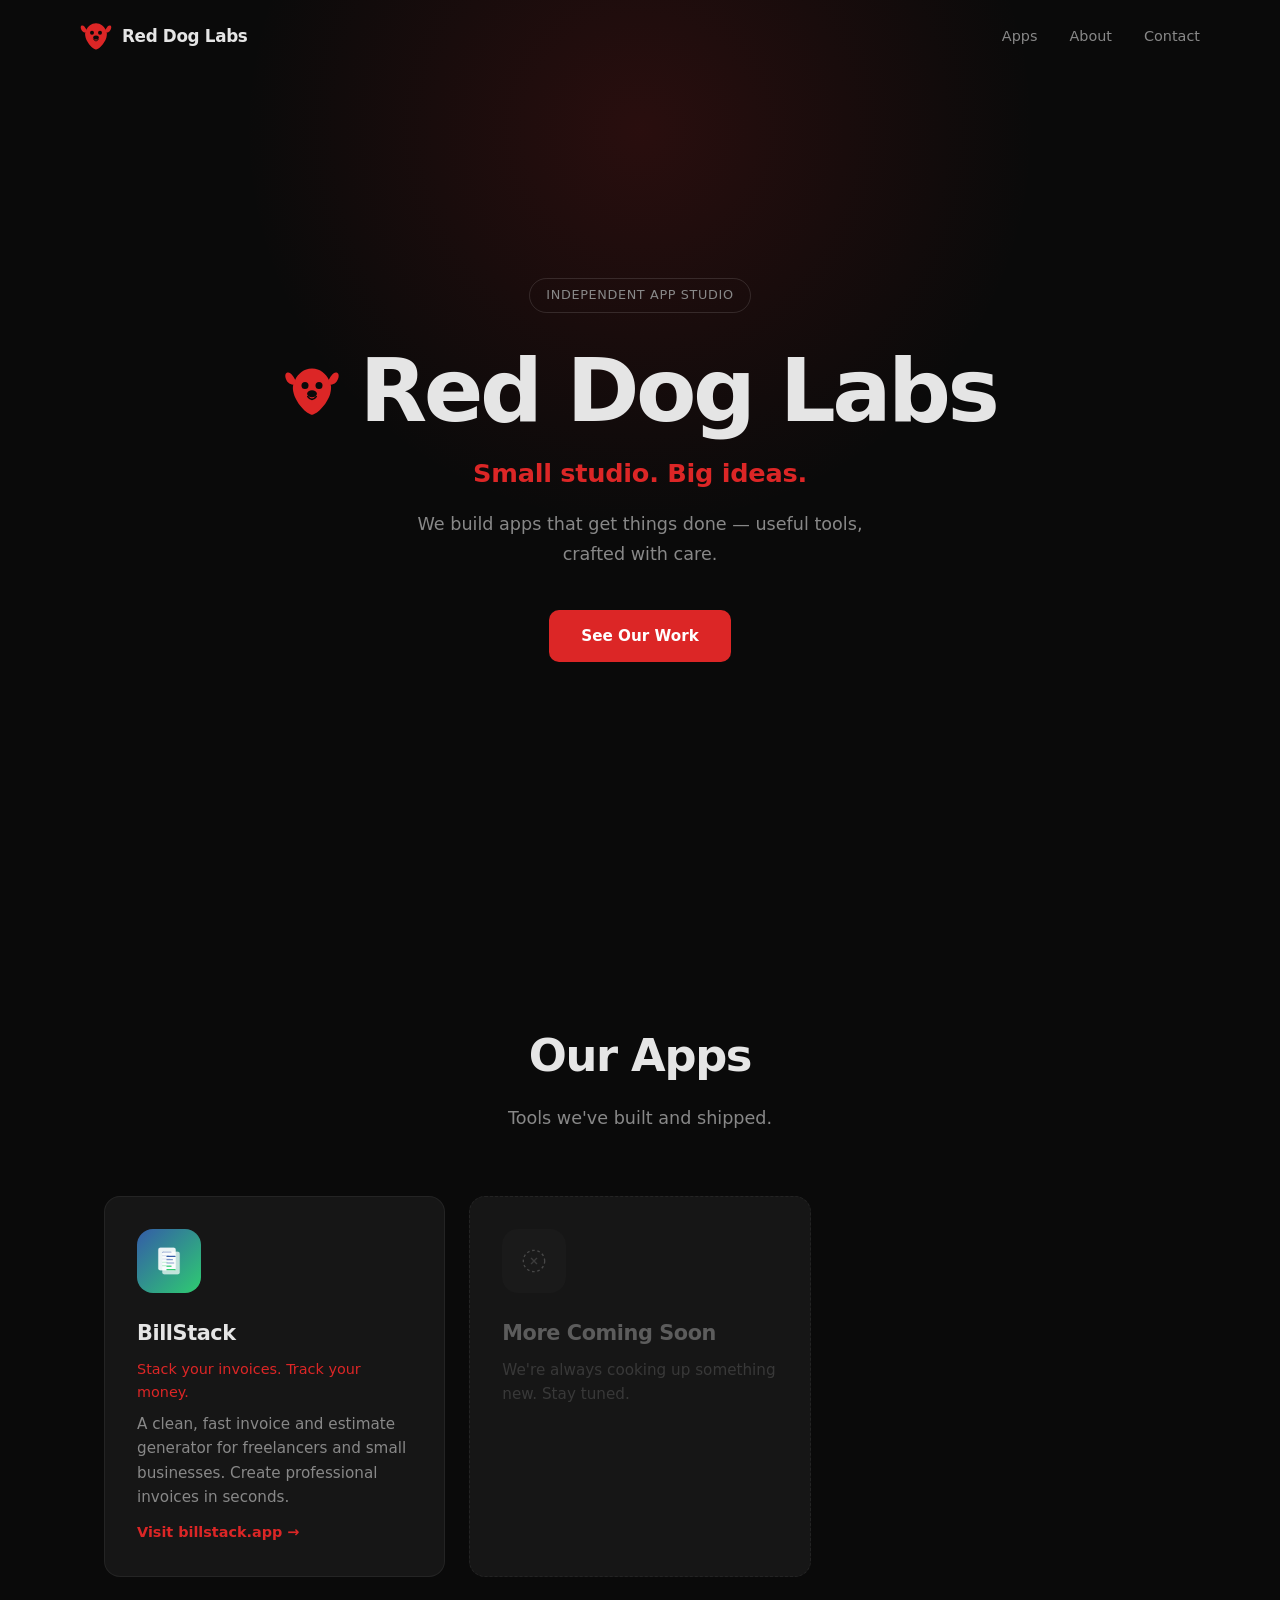
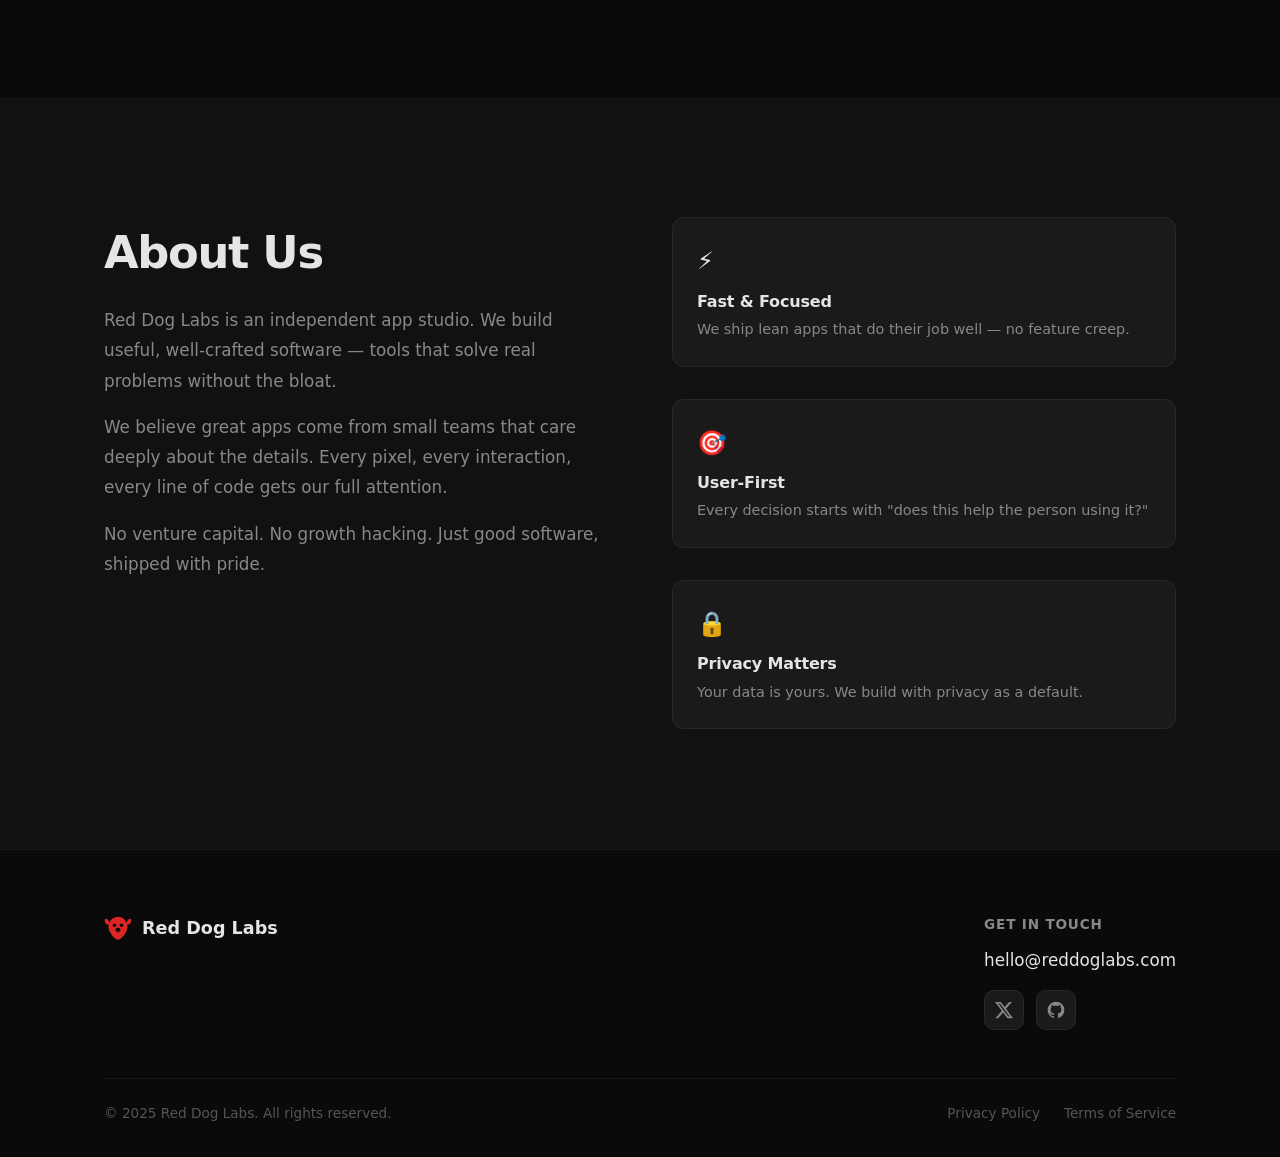
==== index.html @ 989917ea "First commit" ====
<!DOCTYPE html>
<html lang="en">
<head>
  <meta charset="UTF-8">
  <meta name="viewport" content="width=device-width, initial-scale=1.0">
  <title>Red Dog Labs — Small Studio. Big Ideas.</title>
  <meta name="description" content="Red Dog Labs is an indie app studio building useful, well-crafted tools. Home of BillStack and more.">
  <meta name="theme-color" content="#dc2626">
  <link rel="icon" href="favicon.svg" type="image/svg+xml">
  <link rel="stylesheet" href="style.css">
</head>
<body>
  <!-- Nav -->
  <nav class="nav" id="nav">
    <div class="nav-inner">
      <a href="/" class="nav-logo" aria-label="Red Dog Labs home">
        <svg class="nav-logo-icon" viewBox="0 0 40 40" fill="none" xmlns="http://www.w3.org/2000/svg" width="32" height="32">
          <path d="M20 4C14 4 10 8 8 12C6 16 6 18 7 22C8 26 12 32 16 35C18 36.5 20 37 20 37C20 37 22 36.5 24 35C28 32 32 26 33 22C34 18 34 16 32 12C30 8 26 4 20 4Z" fill="#dc2626"/>
          <circle cx="15" cy="16" r="2.5" fill="#0a0a0a"/>
          <circle cx="25" cy="16" r="2.5" fill="#0a0a0a"/>
          <ellipse cx="20" cy="22" rx="3.5" ry="2.5" fill="#0a0a0a"/>
          <path d="M8 12C6 8 4 6 2 7C0 8 1 12 3 14C4.5 15.5 7 16 8 15" fill="#dc2626"/>
          <path d="M32 12C34 8 36 6 38 7C40 8 39 12 37 14C35.5 15.5 33 16 32 15" fill="#dc2626"/>
          <path d="M17 24C18 25.5 19 26 20 26C21 26 22 25.5 23 24" stroke="#0a0a0a" stroke-width="1.2" stroke-linecap="round" fill="none"/>
        </svg>
        <span class="nav-logo-text">Red Dog Labs</span>
      </a>
      <button class="nav-toggle" id="nav-toggle" aria-label="Toggle menu" aria-expanded="false">
        <span></span><span></span><span></span>
      </button>
      <ul class="nav-links" id="nav-links">
        <li><a href="#apps">Apps</a></li>
        <li><a href="#about">About</a></li>
        <li><a href="#contact">Contact</a></li>
      </ul>
    </div>
  </nav>

  <!-- Hero -->
  <section class="hero" id="hero">
    <div class="hero-bg-glow"></div>
    <div class="container hero-content">
      <div class="hero-badge fade-in">Independent App Studio</div>
      <h1 class="hero-title fade-in">
        <svg class="hero-logo" viewBox="0 0 40 40" fill="none" xmlns="http://www.w3.org/2000/svg" width="64" height="64" aria-hidden="true">
          <path d="M20 4C14 4 10 8 8 12C6 16 6 18 7 22C8 26 12 32 16 35C18 36.5 20 37 20 37C20 37 22 36.5 24 35C28 32 32 26 33 22C34 18 34 16 32 12C30 8 26 4 20 4Z" fill="#dc2626"/>
          <circle cx="15" cy="16" r="2.5" fill="#0a0a0a"/>
          <circle cx="25" cy="16" r="2.5" fill="#0a0a0a"/>
          <ellipse cx="20" cy="22" rx="3.5" ry="2.5" fill="#0a0a0a"/>
          <path d="M8 12C6 8 4 6 2 7C0 8 1 12 3 14C4.5 15.5 7 16 8 15" fill="#dc2626"/>
          <path d="M32 12C34 8 36 6 38 7C40 8 39 12 37 14C35.5 15.5 33 16 32 15" fill="#dc2626"/>
          <path d="M17 24C18 25.5 19 26 20 26C21 26 22 25.5 23 24" stroke="#0a0a0a" stroke-width="1.2" stroke-linecap="round" fill="none"/>
        </svg>
        Red Dog Labs
      </h1>
      <p class="hero-tagline fade-in">Small studio. Big ideas.</p>
      <p class="hero-sub fade-in">We build apps that get things done — useful tools, crafted with care.</p>
      <a href="#apps" class="btn btn-primary fade-in">See Our Work</a>
    </div>
  </section>

  <!-- Apps -->
  <section class="section" id="apps">
    <div class="container">
      <div class="section-header fade-in">
        <h2 class="section-title">Our Apps</h2>
        <p class="section-subtitle">Tools we've built and shipped.</p>
      </div>
      <div class="apps-grid">
        <!-- BillStack -->
        <a href="https://billstack.app" target="_blank" rel="noopener" class="app-card fade-in">
          <div class="app-card-icon" style="background: linear-gradient(135deg, #345ca8, #2ecc71);">
            <svg viewBox="0 0 48 48" fill="none" xmlns="http://www.w3.org/2000/svg" width="32" height="32">
              <rect x="8" y="4" width="26" height="34" rx="3" fill="rgba(255,255,255,0.9)" stroke="rgba(255,255,255,0.3)" stroke-width="1"/>
              <rect x="14" y="10" width="14" height="2" rx="1" fill="#345ca8"/>
              <rect x="14" y="15" width="10" height="2" rx="1" fill="#345ca8" opacity="0.6"/>
              <rect x="14" y="20" width="12" height="2" rx="1" fill="#345ca8" opacity="0.4"/>
              <rect x="14" y="25" width="8" height="2" rx="1" fill="#2ecc71" opacity="0.8"/>
              <rect x="14" y="30" width="14" height="2" rx="1" fill="#2ecc71"/>
              <rect x="14" y="10" width="26" height="34" rx="3" fill="rgba(255,255,255,0.7)" stroke="rgba(255,255,255,0.2)" stroke-width="1"/>
              <rect x="20" y="16" width="14" height="2" rx="1" fill="#345ca8"/>
              <rect x="20" y="21" width="10" height="2" rx="1" fill="#345ca8" opacity="0.6"/>
              <rect x="20" y="26" width="12" height="2" rx="1" fill="#345ca8" opacity="0.4"/>
              <rect x="20" y="31" width="8" height="2" rx="1" fill="#2ecc71" opacity="0.8"/>
              <rect x="20" y="36" width="14" height="2" rx="1" fill="#2ecc71"/>
            </svg>
          </div>
          <div class="app-card-body">
            <h3 class="app-card-name">BillStack</h3>
            <p class="app-card-tagline">Stack your invoices. Track your money.</p>
            <p class="app-card-desc">A clean, fast invoice and estimate generator for freelancers and small businesses. Create professional invoices in seconds.</p>
            <span class="app-card-link">Visit billstack.app →</span>
          </div>
        </a>

        <!-- Coming Soon placeholder -->
        <div class="app-card app-card--soon fade-in">
          <div class="app-card-icon app-card-icon--soon">
            <svg viewBox="0 0 48 48" fill="none" xmlns="http://www.w3.org/2000/svg" width="32" height="32">
              <circle cx="24" cy="24" r="16" stroke="rgba(255,255,255,0.2)" stroke-width="2" stroke-dasharray="4 4"/>
              <path d="M20 20L28 28M28 20L20 28" stroke="rgba(255,255,255,0.15)" stroke-width="2" stroke-linecap="round"/>
            </svg>
          </div>
          <div class="app-card-body">
            <h3 class="app-card-name" style="color: rgba(255,255,255,0.3);">More Coming Soon</h3>
            <p class="app-card-desc" style="color: rgba(255,255,255,0.15);">We're always cooking up something new. Stay tuned.</p>
          </div>
        </div>
      </div>
    </div>
  </section>

  <!-- About -->
  <section class="section section--alt" id="about">
    <div class="container">
      <div class="about-layout fade-in">
        <div class="about-content">
          <h2 class="section-title">About Us</h2>
          <p>Red Dog Labs is an independent app studio. We build useful, well-crafted software — tools that solve real problems without the bloat.</p>
          <p>We believe great apps come from small teams that care deeply about the details. Every pixel, every interaction, every line of code gets our full attention.</p>
          <p>No venture capital. No growth hacking. Just good software, shipped with pride.</p>
        </div>
        <div class="about-values">
          <div class="value-item">
            <div class="value-icon">⚡</div>
            <h4>Fast & Focused</h4>
            <p>We ship lean apps that do their job well — no feature creep.</p>
          </div>
          <div class="value-item">
            <div class="value-icon">🎯</div>
            <h4>User-First</h4>
            <p>Every decision starts with "does this help the person using it?"</p>
          </div>
          <div class="value-item">
            <div class="value-icon">🔒</div>
            <h4>Privacy Matters</h4>
            <p>Your data is yours. We build with privacy as a default.</p>
          </div>
        </div>
      </div>
    </div>
  </section>

  <!-- Contact / Footer -->
  <footer class="footer" id="contact">
    <div class="container">
      <div class="footer-top fade-in">
        <div class="footer-brand">
          <svg class="footer-logo" viewBox="0 0 40 40" fill="none" xmlns="http://www.w3.org/2000/svg" width="28" height="28">
            <path d="M20 4C14 4 10 8 8 12C6 16 6 18 7 22C8 26 12 32 16 35C18 36.5 20 37 20 37C20 37 22 36.5 24 35C28 32 32 26 33 22C34 18 34 16 32 12C30 8 26 4 20 4Z" fill="#dc2626"/>
            <circle cx="15" cy="16" r="2.5" fill="#0a0a0a"/>
            <circle cx="25" cy="16" r="2.5" fill="#0a0a0a"/>
            <ellipse cx="20" cy="22" rx="3.5" ry="2.5" fill="#0a0a0a"/>
            <path d="M8 12C6 8 4 6 2 7C0 8 1 12 3 14C4.5 15.5 7 16 8 15" fill="#dc2626"/>
            <path d="M32 12C34 8 36 6 38 7C40 8 39 12 37 14C35.5 15.5 33 16 32 15" fill="#dc2626"/>
            <path d="M17 24C18 25.5 19 26 20 26C21 26 22 25.5 23 24" stroke="#0a0a0a" stroke-width="1.2" stroke-linecap="round" fill="none"/>
          </svg>
          <span>Red Dog Labs</span>
        </div>
        <div class="footer-contact">
          <h3>Get in Touch</h3>
          <a href="mailto:hello@reddoglabs.com" class="footer-email">hello@reddoglabs.com</a>
          <div class="footer-socials">
            <a href="#" aria-label="Twitter / X" class="social-link">
              <svg viewBox="0 0 24 24" fill="currentColor" width="20" height="20"><path d="M18.244 2.25h3.308l-7.227 8.26 8.502 11.24H16.17l-5.214-6.817L4.99 21.75H1.68l7.73-8.835L1.254 2.25H8.08l4.713 6.231zm-1.161 17.52h1.833L7.084 4.126H5.117z"/></svg>
            </a>
            <a href="#" aria-label="GitHub" class="social-link">
              <svg viewBox="0 0 24 24" fill="currentColor" width="20" height="20"><path d="M12 2C6.477 2 2 6.477 2 12c0 4.42 2.87 8.17 6.84 9.5.5.08.66-.23.66-.5v-1.69c-2.77.6-3.36-1.34-3.36-1.34-.46-1.16-1.11-1.47-1.11-1.47-.91-.62.07-.6.07-.6 1 .07 1.53 1.03 1.53 1.03.87 1.52 2.34 1.07 2.91.83.09-.65.35-1.09.63-1.34-2.22-.25-4.55-1.11-4.55-4.92 0-1.11.38-2 1.03-2.71-.1-.25-.45-1.29.1-2.64 0 0 .84-.27 2.75 1.02.79-.22 1.65-.33 2.5-.33.85 0 1.71.11 2.5.33 1.91-1.29 2.75-1.02 2.75-1.02.55 1.35.2 2.39.1 2.64.65.71 1.03 1.6 1.03 2.71 0 3.82-2.34 4.66-4.57 4.91.36.31.69.92.69 1.85V21c0 .27.16.59.67.5C19.14 20.16 22 16.42 22 12A10 10 0 0012 2z"/></svg>
            </a>
          </div>
        </div>
      </div>
      <div class="footer-bottom">
        <p>&copy; 2025 Red Dog Labs. All rights reserved.</p>
        <div class="footer-legal">
          <a href="privacy.html">Privacy Policy</a>
          <a href="terms.html">Terms of Service</a>
        </div>
      </div>
    </div>
  </footer>

  <script src="main.js"></script>
</body>
</html>
---- style.css ----
/* ===== Reset & Base ===== */
*, *::before, *::after {
  margin: 0;
  padding: 0;
  box-sizing: border-box;
}

:root {
  --red: #dc2626;
  --red-light: #ef4444;
  --red-dark: #b91c1c;
  --red-glow: rgba(220, 38, 38, 0.15);
  --bg-darkest: #0a0a0a;
  --bg-dark: #111111;
  --bg-mid: #1a1a1a;
  --bg-card: #161616;
  --bg-card-hover: #1e1e1e;
  --border: rgba(255, 255, 255, 0.06);
  --border-hover: rgba(255, 255, 255, 0.12);
  --text: #e5e5e5;
  --text-muted: #888888;
  --text-dim: #555555;
  --font: 'Inter', -apple-system, BlinkMacSystemFont, 'Segoe UI', system-ui, sans-serif;
  --font-mono: 'SF Mono', 'Fira Code', 'Consolas', monospace;
  --ease: cubic-bezier(0.16, 1, 0.3, 1);
}

html {
  scroll-behavior: smooth;
  -webkit-font-smoothing: antialiased;
  -moz-osx-font-smoothing: grayscale;
}

body {
  font-family: var(--font);
  background: var(--bg-darkest);
  color: var(--text);
  line-height: 1.6;
  overflow-x: hidden;
}

a {
  color: inherit;
  text-decoration: none;
}

img, svg {
  display: block;
}

.container {
  max-width: 1120px;
  margin: 0 auto;
  padding: 0 24px;
}

/* ===== Navigation ===== */
.nav {
  position: fixed;
  top: 0;
  left: 0;
  right: 0;
  z-index: 100;
  padding: 0 24px;
  transition: background 0.3s ease, backdrop-filter 0.3s ease, box-shadow 0.3s ease;
}

.nav.scrolled {
  background: rgba(10, 10, 10, 0.85);
  backdrop-filter: blur(20px);
  -webkit-backdrop-filter: blur(20px);
  box-shadow: 0 1px 0 var(--border);
}

.nav-inner {
  max-width: 1120px;
  margin: 0 auto;
  display: flex;
  align-items: center;
  justify-content: space-between;
  height: 72px;
}

.nav-logo {
  display: flex;
  align-items: center;
  gap: 10px;
  font-weight: 700;
  font-size: 1.05rem;
  letter-spacing: -0.02em;
}

.nav-logo-icon {
  width: 32px;
  height: 32px;
}

.nav-links {
  display: flex;
  list-style: none;
  gap: 32px;
}

.nav-links a {
  font-size: 0.9rem;
  color: var(--text-muted);
  transition: color 0.2s ease;
  font-weight: 500;
}

.nav-links a:hover {
  color: var(--text);
}

.nav-toggle {
  display: none;
  flex-direction: column;
  gap: 5px;
  background: none;
  border: none;
  cursor: pointer;
  padding: 4px;
}

.nav-toggle span {
  width: 22px;
  height: 2px;
  background: var(--text);
  border-radius: 2px;
  transition: all 0.3s ease;
}

/* ===== Hero ===== */
.hero {
  min-height: 100vh;
  display: flex;
  align-items: center;
  justify-content: center;
  text-align: center;
  position: relative;
  overflow: hidden;
  padding: 120px 24px 80px;
}

.hero-bg-glow {
  position: absolute;
  top: -30%;
  left: 50%;
  transform: translateX(-50%);
  width: 800px;
  height: 800px;
  background: radial-gradient(circle, var(--red-glow) 0%, transparent 70%);
  pointer-events: none;
}

.hero-content {
  position: relative;
  z-index: 1;
}

.hero-badge {
  display: inline-block;
  padding: 6px 16px;
  border: 1px solid var(--border-hover);
  border-radius: 100px;
  font-size: 0.8rem;
  color: var(--text-muted);
  letter-spacing: 0.05em;
  text-transform: uppercase;
  font-weight: 500;
  margin-bottom: 32px;
}

.hero-logo {
  display: inline-block;
  vertical-align: middle;
  margin-right: 8px;
  width: 56px;
  height: 56px;
}

.hero-title {
  font-size: clamp(3rem, 8vw, 5.5rem);
  font-weight: 800;
  letter-spacing: -0.04em;
  line-height: 1.05;
  margin-bottom: 16px;
  display: flex;
  align-items: center;
  justify-content: center;
  gap: 12px;
  flex-wrap: wrap;
}

.hero-tagline {
  font-size: clamp(1.2rem, 3vw, 1.6rem);
  color: var(--red);
  font-weight: 600;
  margin-bottom: 16px;
  letter-spacing: -0.01em;
}

.hero-sub {
  font-size: 1.1rem;
  color: var(--text-muted);
  max-width: 480px;
  margin: 0 auto 40px;
  line-height: 1.7;
}

/* ===== Buttons ===== */
.btn {
  display: inline-block;
  padding: 14px 32px;
  border-radius: 10px;
  font-weight: 600;
  font-size: 0.95rem;
  transition: all 0.2s var(--ease);
  cursor: pointer;
  border: none;
}

.btn-primary {
  background: var(--red);
  color: #fff;
  box-shadow: 0 0 0 0 var(--red-glow);
}

.btn-primary:hover {
  background: var(--red-light);
  box-shadow: 0 8px 32px var(--red-glow);
  transform: translateY(-1px);
}

/* ===== Sections ===== */
.section {
  padding: 120px 0;
}

.section--alt {
  background: var(--bg-dark);
}

.section-header {
  text-align: center;
  margin-bottom: 64px;
}

.section-title {
  font-size: clamp(2rem, 4vw, 2.8rem);
  font-weight: 800;
  letter-spacing: -0.03em;
  margin-bottom: 12px;
}

.section-subtitle {
  color: var(--text-muted);
  font-size: 1.1rem;
}

/* ===== Apps Grid ===== */
.apps-grid {
  display: grid;
  grid-template-columns: repeat(auto-fill, minmax(340px, 1fr));
  gap: 24px;
}

.app-card {
  background: var(--bg-card);
  border: 1px solid var(--border);
  border-radius: 16px;
  padding: 32px;
  transition: all 0.3s var(--ease);
  display: flex;
  flex-direction: column;
  gap: 24px;
}

a.app-card:hover {
  border-color: var(--border-hover);
  background: var(--bg-card-hover);
  transform: translateY(-4px);
  box-shadow: 0 24px 48px rgba(0, 0, 0, 0.3);
}

.app-card--soon {
  border-style: dashed;
  cursor: default;
}

.app-card-icon {
  width: 64px;
  height: 64px;
  border-radius: 16px;
  display: flex;
  align-items: center;
  justify-content: center;
  flex-shrink: 0;
}

.app-card-icon--soon {
  background: var(--bg-mid);
}

.app-card-body {
  display: flex;
  flex-direction: column;
  gap: 8px;
}

.app-card-name {
  font-size: 1.3rem;
  font-weight: 700;
  letter-spacing: -0.02em;
}

.app-card-tagline {
  color: var(--red);
  font-size: 0.9rem;
  font-weight: 500;
}

.app-card-desc {
  color: var(--text-muted);
  font-size: 0.95rem;
  line-height: 1.6;
}

.app-card-link {
  color: var(--red);
  font-size: 0.9rem;
  font-weight: 600;
  margin-top: 4px;
  transition: color 0.2s ease;
}

a.app-card:hover .app-card-link {
  color: var(--red-light);
}

/* ===== About ===== */
.about-layout {
  display: grid;
  grid-template-columns: 1fr 1fr;
  gap: 64px;
  align-items: start;
}

.about-content p {
  color: var(--text-muted);
  font-size: 1.05rem;
  line-height: 1.8;
  margin-top: 16px;
}

.about-content .section-title {
  text-align: left;
}

.about-values {
  display: flex;
  flex-direction: column;
  gap: 32px;
}

.value-item {
  padding: 24px;
  background: var(--bg-mid);
  border-radius: 12px;
  border: 1px solid var(--border);
}

.value-icon {
  font-size: 1.5rem;
  margin-bottom: 8px;
}

.value-item h4 {
  font-size: 1rem;
  font-weight: 700;
  margin-bottom: 4px;
  letter-spacing: -0.01em;
}

.value-item p {
  color: var(--text-muted);
  font-size: 0.9rem;
  line-height: 1.6;
}

/* ===== Footer ===== */
.footer {
  background: var(--bg-darkest);
  border-top: 1px solid var(--border);
  padding: 64px 0 32px;
}

.footer-top {
  display: flex;
  justify-content: space-between;
  align-items: start;
  gap: 48px;
  margin-bottom: 48px;
}

.footer-brand {
  display: flex;
  align-items: center;
  gap: 10px;
  font-weight: 700;
  font-size: 1.1rem;
}

.footer-logo {
  width: 28px;
  height: 28px;
}

.footer-contact h3 {
  font-size: 0.85rem;
  color: var(--text-muted);
  text-transform: uppercase;
  letter-spacing: 0.06em;
  font-weight: 600;
  margin-bottom: 12px;
}

.footer-email {
  color: var(--text);
  font-size: 1.05rem;
  font-weight: 500;
  transition: color 0.2s ease;
  display: block;
  margin-bottom: 16px;
}

.footer-email:hover {
  color: var(--red);
}

.footer-socials {
  display: flex;
  gap: 12px;
}

.social-link {
  width: 40px;
  height: 40px;
  display: flex;
  align-items: center;
  justify-content: center;
  border-radius: 10px;
  background: var(--bg-mid);
  border: 1px solid var(--border);
  color: var(--text-muted);
  transition: all 0.2s ease;
}

.social-link:hover {
  border-color: var(--border-hover);
  color: var(--text);
  background: var(--bg-card-hover);
}

.footer-bottom {
  display: flex;
  justify-content: space-between;
  align-items: center;
  padding-top: 24px;
  border-top: 1px solid var(--border);
  font-size: 0.85rem;
  color: var(--text-dim);
}

.footer-legal {
  display: flex;
  gap: 24px;
}

.footer-legal a {
  color: var(--text-dim);
  transition: color 0.2s ease;
}

.footer-legal a:hover {
  color: var(--text-muted);
}

/* ===== Fade-in Animation ===== */
.fade-in {
  opacity: 0;
  transform: translateY(24px);
  transition: opacity 0.6s var(--ease), transform 0.6s var(--ease);
}

.fade-in.visible {
  opacity: 1;
  transform: translateY(0);
}

/* ===== Mobile ===== */
@media (max-width: 768px) {
  .nav-toggle {
    display: flex;
  }

  .nav-links {
    position: fixed;
    top: 0;
    left: 0;
    right: 0;
    bottom: 0;
    background: rgba(10, 10, 10, 0.97);
    backdrop-filter: blur(20px);
    -webkit-backdrop-filter: blur(20px);
    flex-direction: column;
    align-items: center;
    justify-content: center;
    gap: 40px;
    opacity: 0;
    visibility: hidden;
    transition: all 0.3s ease;
  }

  .nav-links.open {
    opacity: 1;
    visibility: visible;
  }

  .nav-links a {
    font-size: 1.4rem;
    font-weight: 600;
    color: var(--text);
  }

  .nav-toggle.open span:nth-child(1) {
    transform: rotate(45deg) translate(5px, 5px);
  }

  .nav-toggle.open span:nth-child(2) {
    opacity: 0;
  }

  .nav-toggle.open span:nth-child(3) {
    transform: rotate(-45deg) translate(5px, -5px);
  }

  .hero {
    padding: 100px 24px 60px;
    min-height: 90vh;
  }

  .hero-logo {
    width: 44px;
    height: 44px;
  }

  .apps-grid {
    grid-template-columns: 1fr;
  }

  .about-layout {
    grid-template-columns: 1fr;
    gap: 40px;
  }

  .about-content .section-title {
    text-align: center;
  }

  .about-content p {
    text-align: center;
  }

  .footer-top {
    flex-direction: column;
    gap: 32px;
  }

  .footer-bottom {
    flex-direction: column;
    gap: 16px;
    text-align: center;
  }

  .section {
    padding: 80px 0;
  }
}

@media (max-width: 420px) {
  .hero-title {
    font-size: 2.5rem;
  }

  .app-card {
    padding: 24px;
  }
}
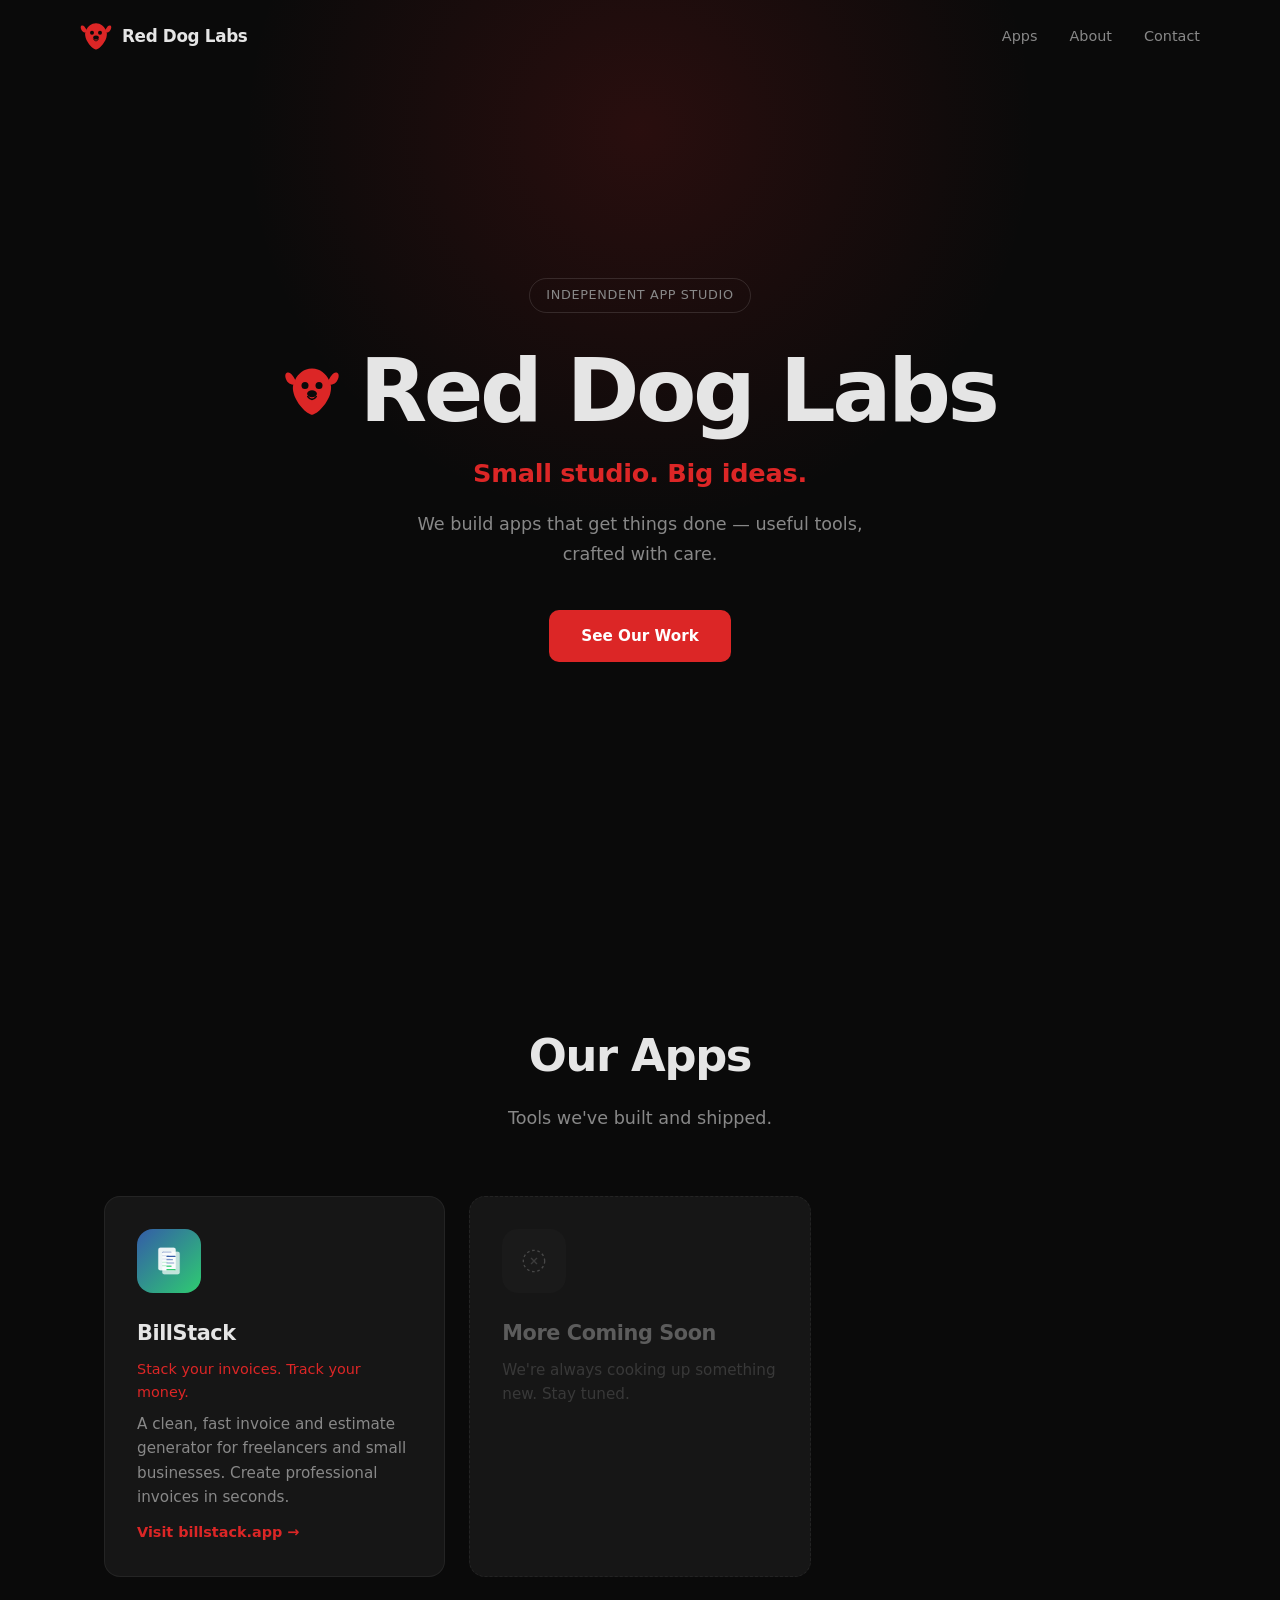
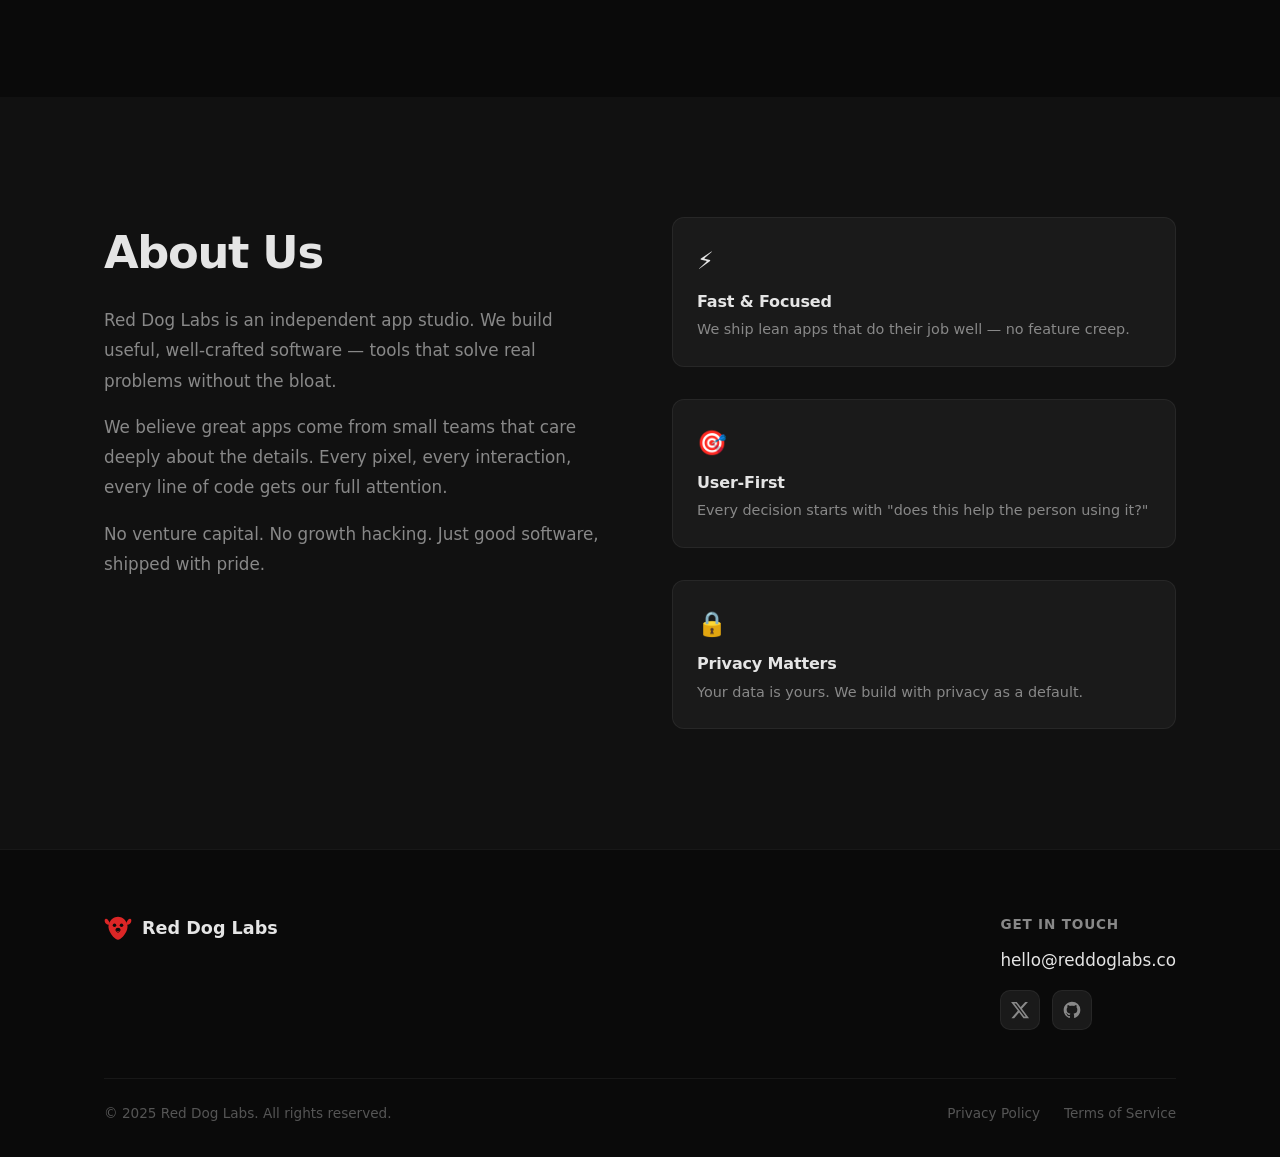
==== commit 98978426: "Update domain to reddoglabs.co" ====
--- a/index.html
+++ b/index.html
@@ -159,7 +159,7 @@
         </div>
         <div class="footer-contact">
           <h3>Get in Touch</h3>
-          <a href="mailto:hello@reddoglabs.com" class="footer-email">hello@reddoglabs.com</a>
+          <a href="mailto:hello@reddoglabs.co" class="footer-email">hello@reddoglabs.co</a>
           <div class="footer-socials">
             <a href="#" aria-label="Twitter / X" class="social-link">
               <svg viewBox="0 0 24 24" fill="currentColor" width="20" height="20"><path d="M18.244 2.25h3.308l-7.227 8.26 8.502 11.24H16.17l-5.214-6.817L4.99 21.75H1.68l7.73-8.835L1.254 2.25H8.08l4.713 6.231zm-1.161 17.52h1.833L7.084 4.126H5.117z"/></svg>
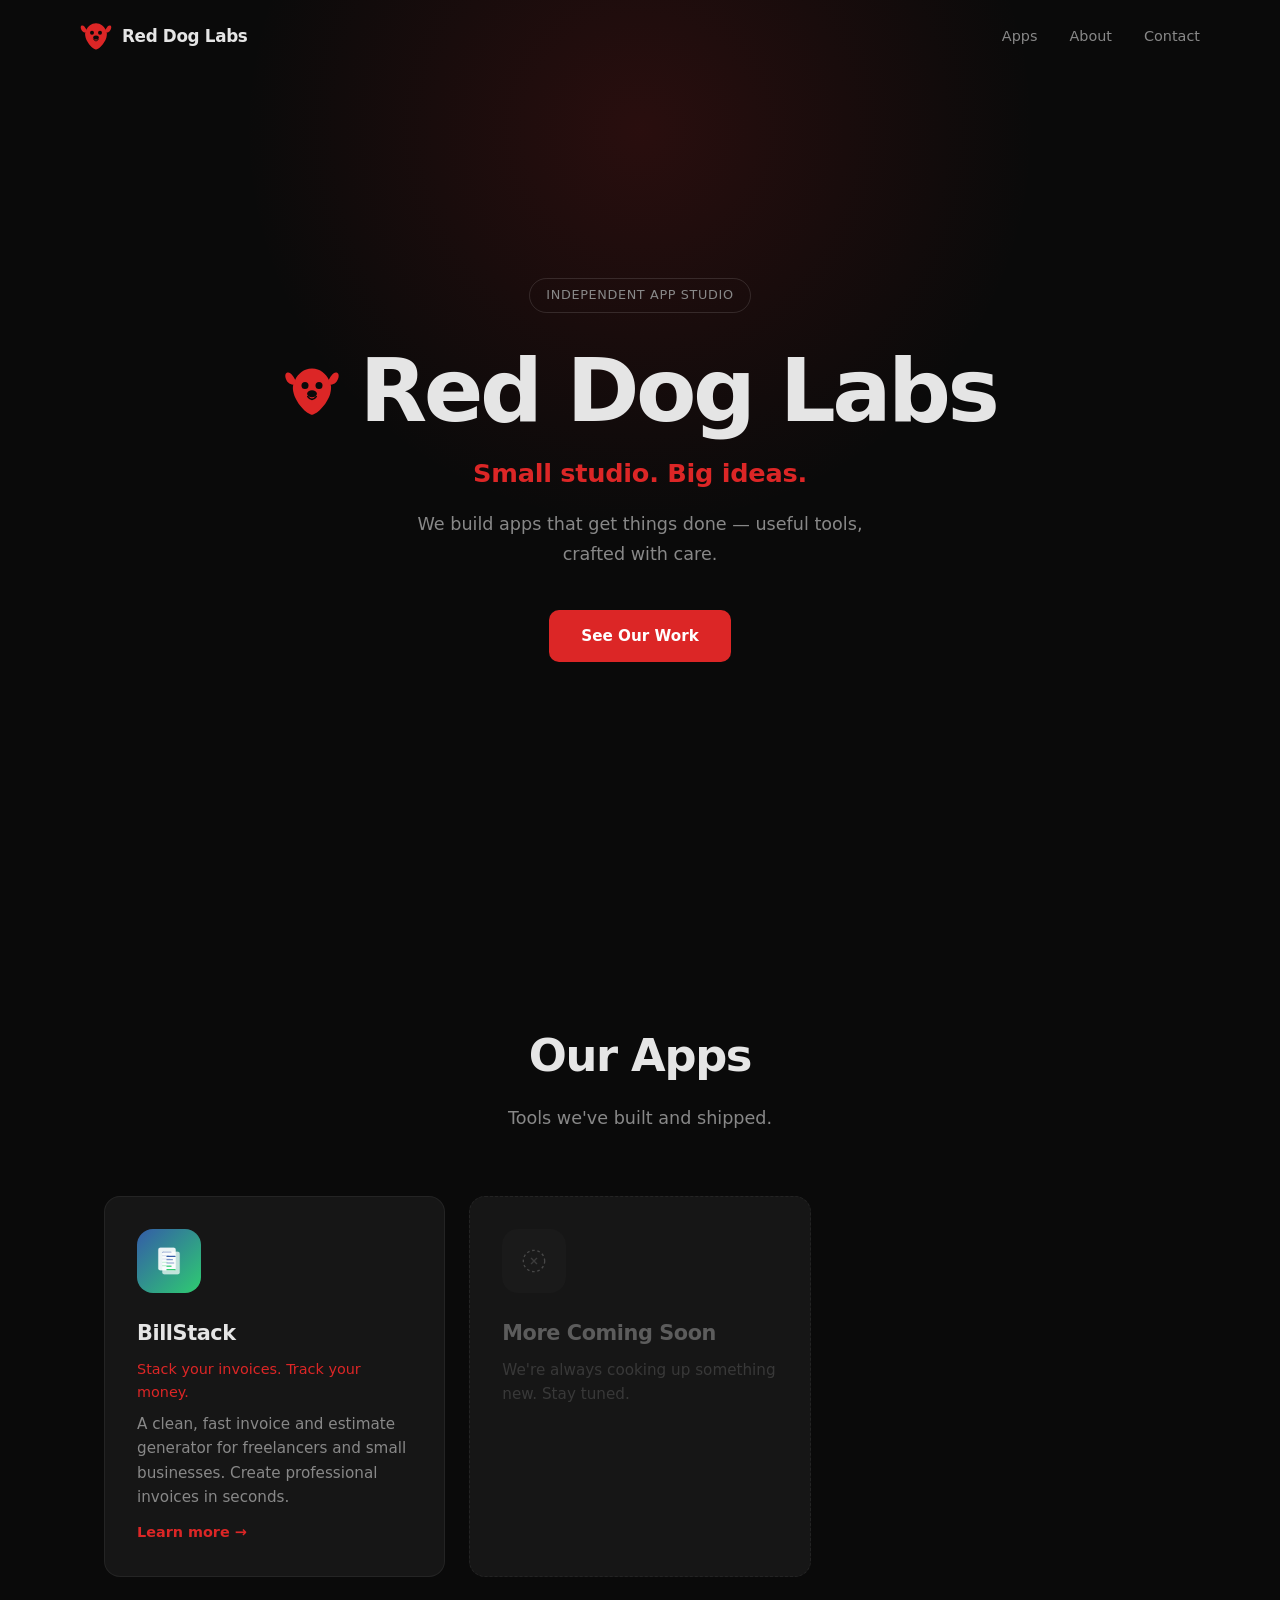
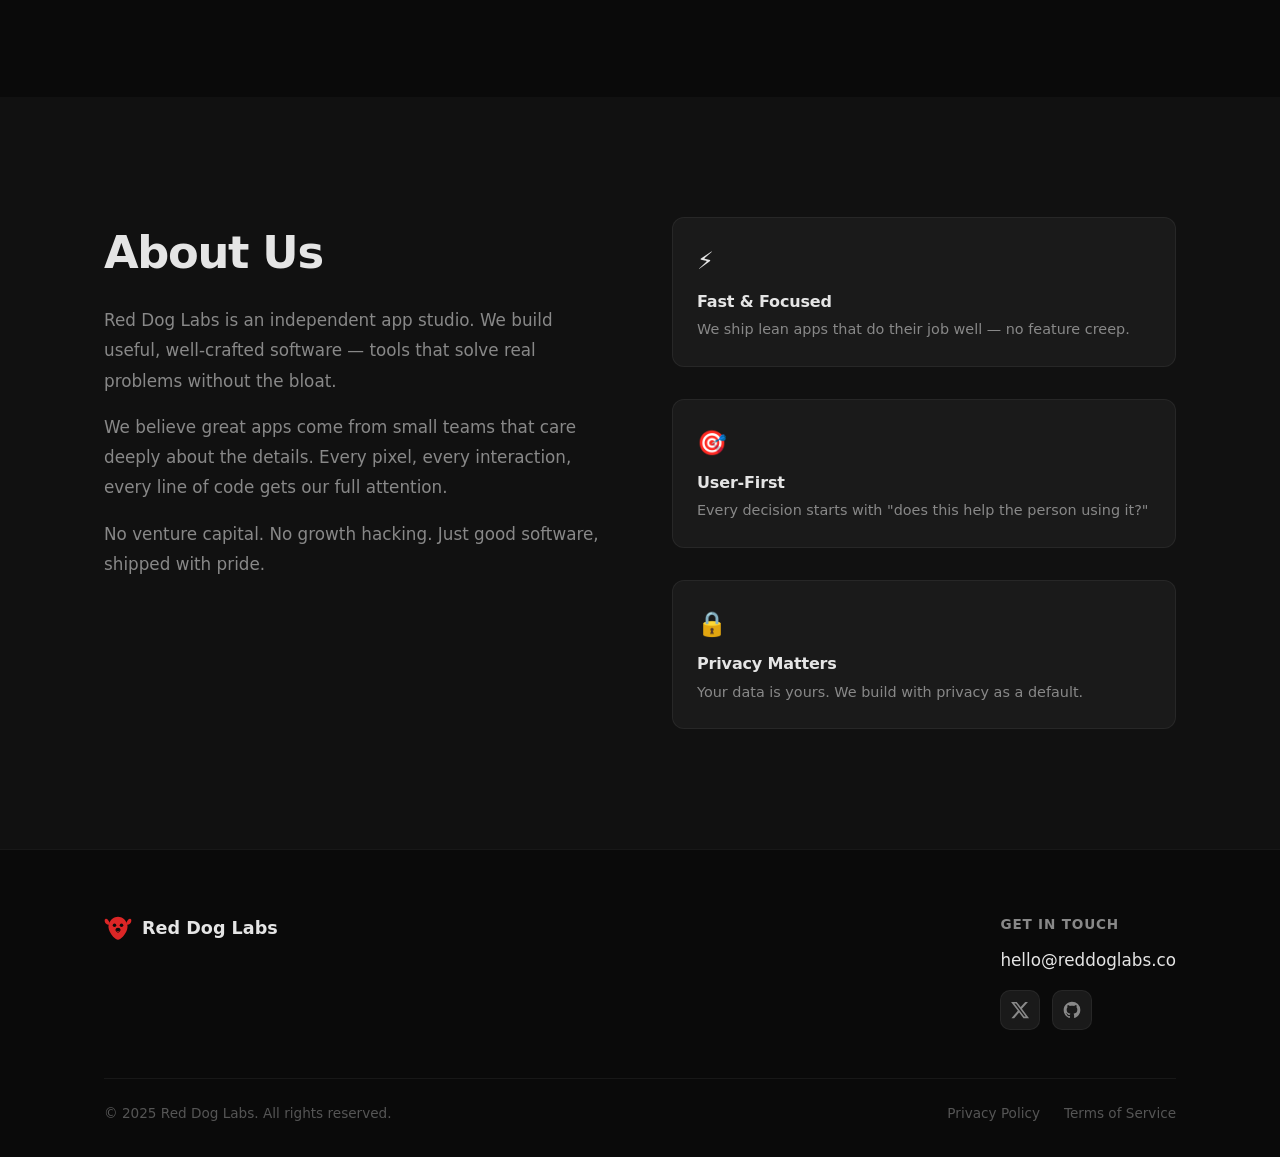
==== commit 369d3d7c: "Move BillStack site into /billstack/ route" ====
--- a/index.html
+++ b/index.html
@@ -68,7 +68,7 @@
       </div>
       <div class="apps-grid">
         <!-- BillStack -->
-        <a href="https://billstack.app" target="_blank" rel="noopener" class="app-card fade-in">
+        <a href="/billstack/" class="app-card fade-in">
           <div class="app-card-icon" style="background: linear-gradient(135deg, #345ca8, #2ecc71);">
             <svg viewBox="0 0 48 48" fill="none" xmlns="http://www.w3.org/2000/svg" width="32" height="32">
               <rect x="8" y="4" width="26" height="34" rx="3" fill="rgba(255,255,255,0.9)" stroke="rgba(255,255,255,0.3)" stroke-width="1"/>
@@ -89,7 +89,7 @@
             <h3 class="app-card-name">BillStack</h3>
             <p class="app-card-tagline">Stack your invoices. Track your money.</p>
             <p class="app-card-desc">A clean, fast invoice and estimate generator for freelancers and small businesses. Create professional invoices in seconds.</p>
-            <span class="app-card-link">Visit billstack.app →</span>
+            <span class="app-card-link">Learn more →</span>
           </div>
         </a>
 
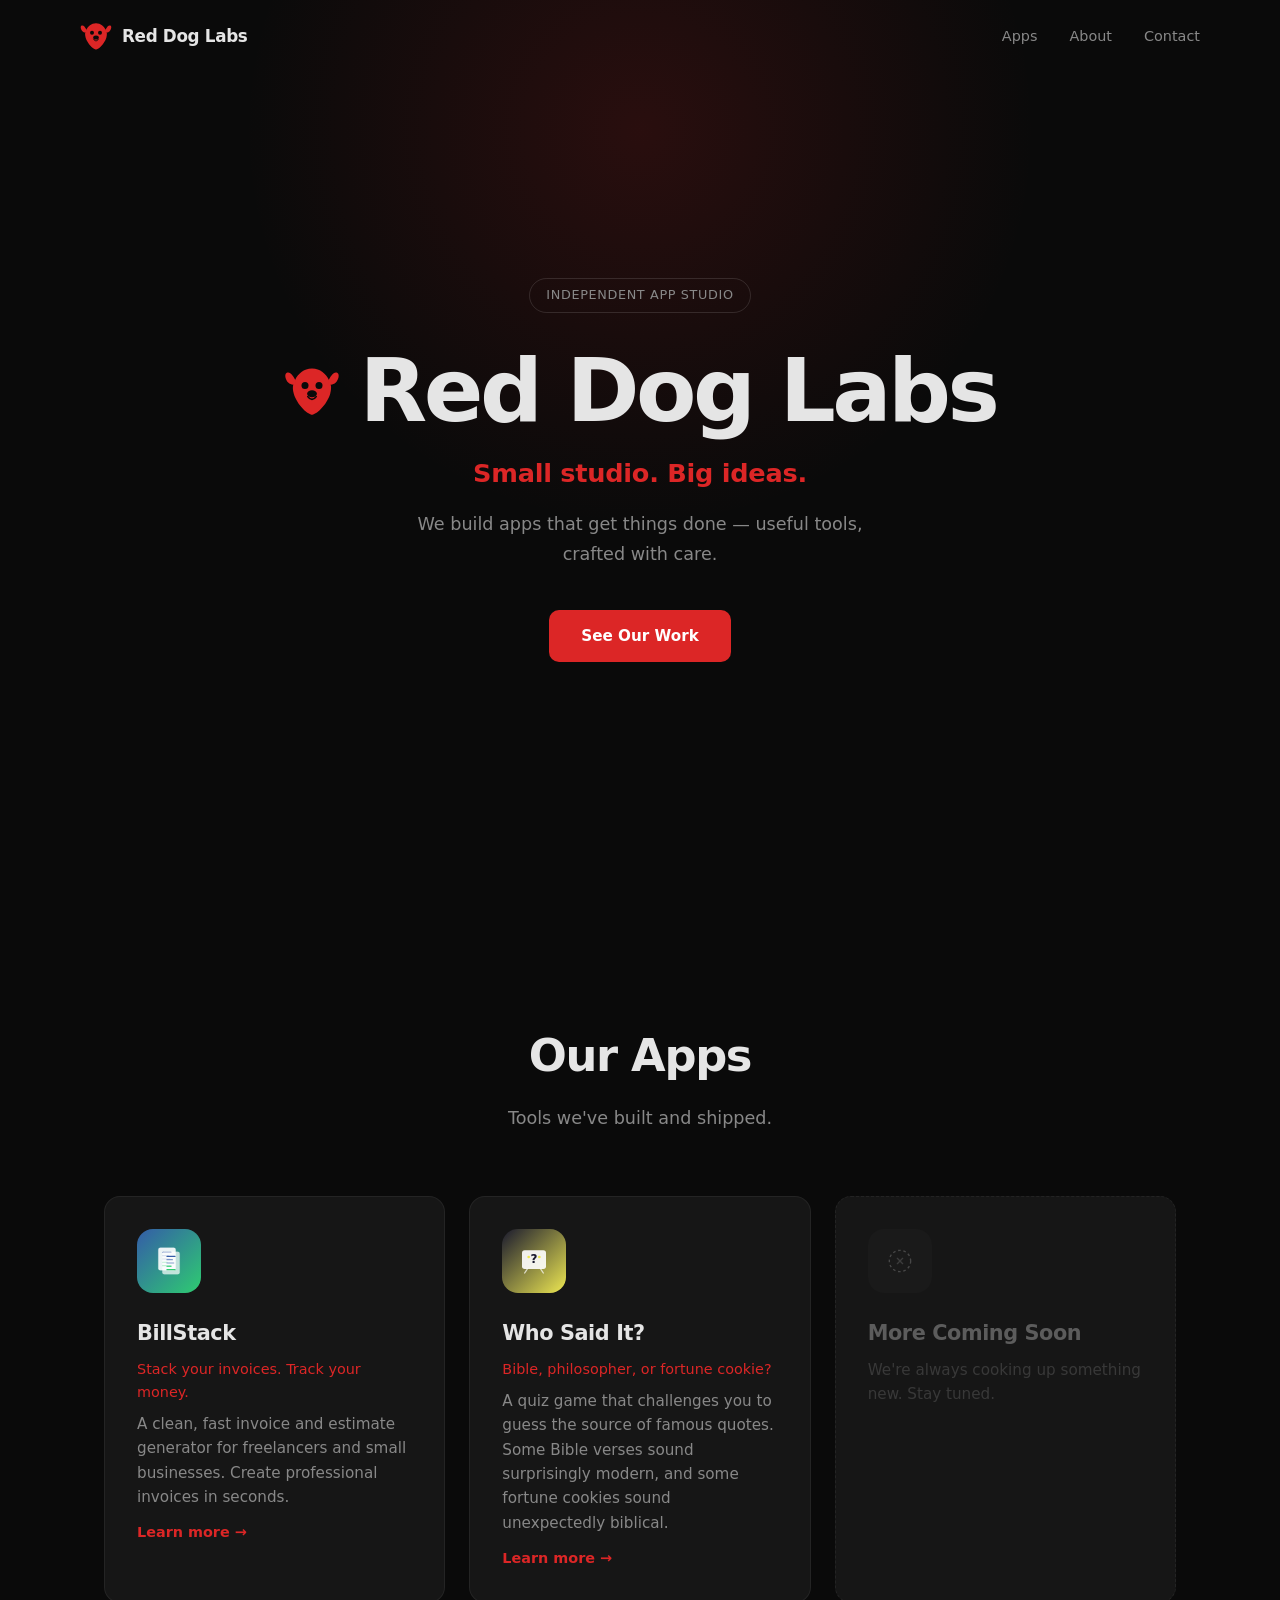
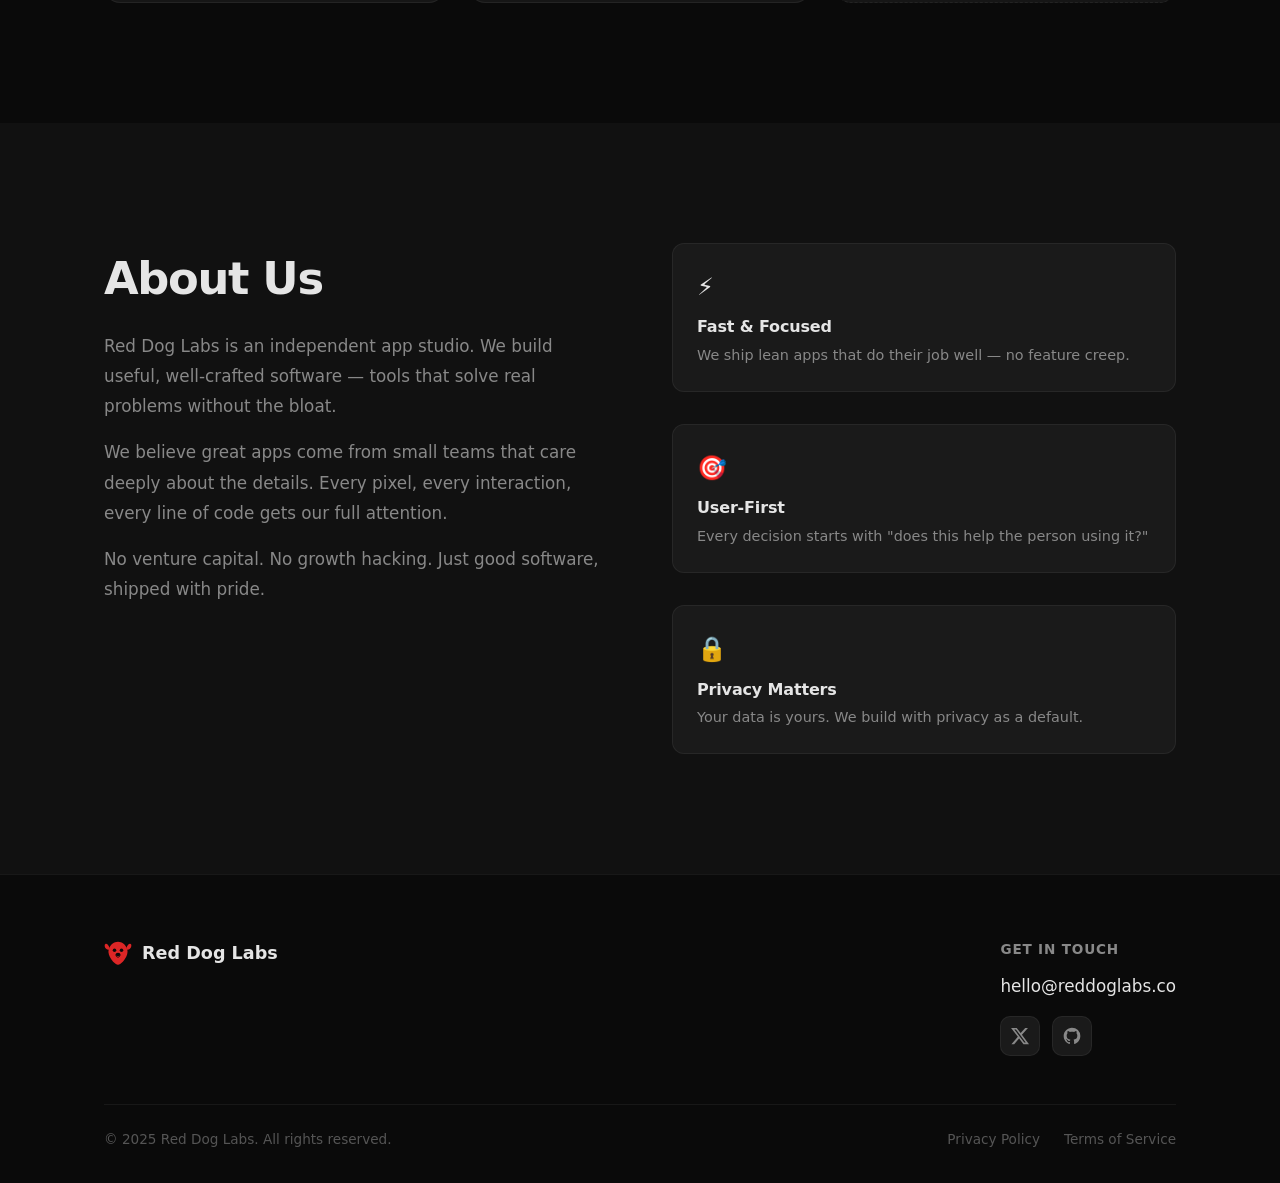
==== commit 08d18473: "Add Who Said It? app card and landing page - Added Who Said It? card to homepage apps grid - Created" ====
--- a/index.html
+++ b/index.html
@@ -93,6 +93,26 @@
           </div>
         </a>
 
+        <!-- Who Said It? -->
+        <a href="/who-said-it/" class="app-card fade-in">
+          <div class="app-card-icon" style="background: linear-gradient(135deg, #1a1a2e, #eee852);">
+            <svg viewBox="0 0 48 48" fill="none" xmlns="http://www.w3.org/2000/svg" width="32" height="32">
+              <rect x="6" y="8" width="36" height="28" rx="4" fill="rgba(255,255,255,0.9)"/>
+              <text x="24" y="27" text-anchor="middle" font-size="18" font-weight="bold" fill="#1a1a2e">?</text>
+              <path d="M14 36L10 42" stroke="rgba(255,255,255,0.7)" stroke-width="2" stroke-linecap="round"/>
+              <path d="M34 36L38 42" stroke="rgba(255,255,255,0.7)" stroke-width="2" stroke-linecap="round"/>
+              <circle cx="16" cy="18" r="2" fill="#eee852"/>
+              <circle cx="32" cy="18" r="2" fill="#eee852"/>
+            </svg>
+          </div>
+          <div class="app-card-body">
+            <h3 class="app-card-name">Who Said It?</h3>
+            <p class="app-card-tagline">Bible, philosopher, or fortune cookie?</p>
+            <p class="app-card-desc">A quiz game that challenges you to guess the source of famous quotes. Some Bible verses sound surprisingly modern, and some fortune cookies sound unexpectedly biblical.</p>
+            <span class="app-card-link">Learn more →</span>
+          </div>
+        </a>
+
         <!-- Coming Soon placeholder -->
         <div class="app-card app-card--soon fade-in">
           <div class="app-card-icon app-card-icon--soon">
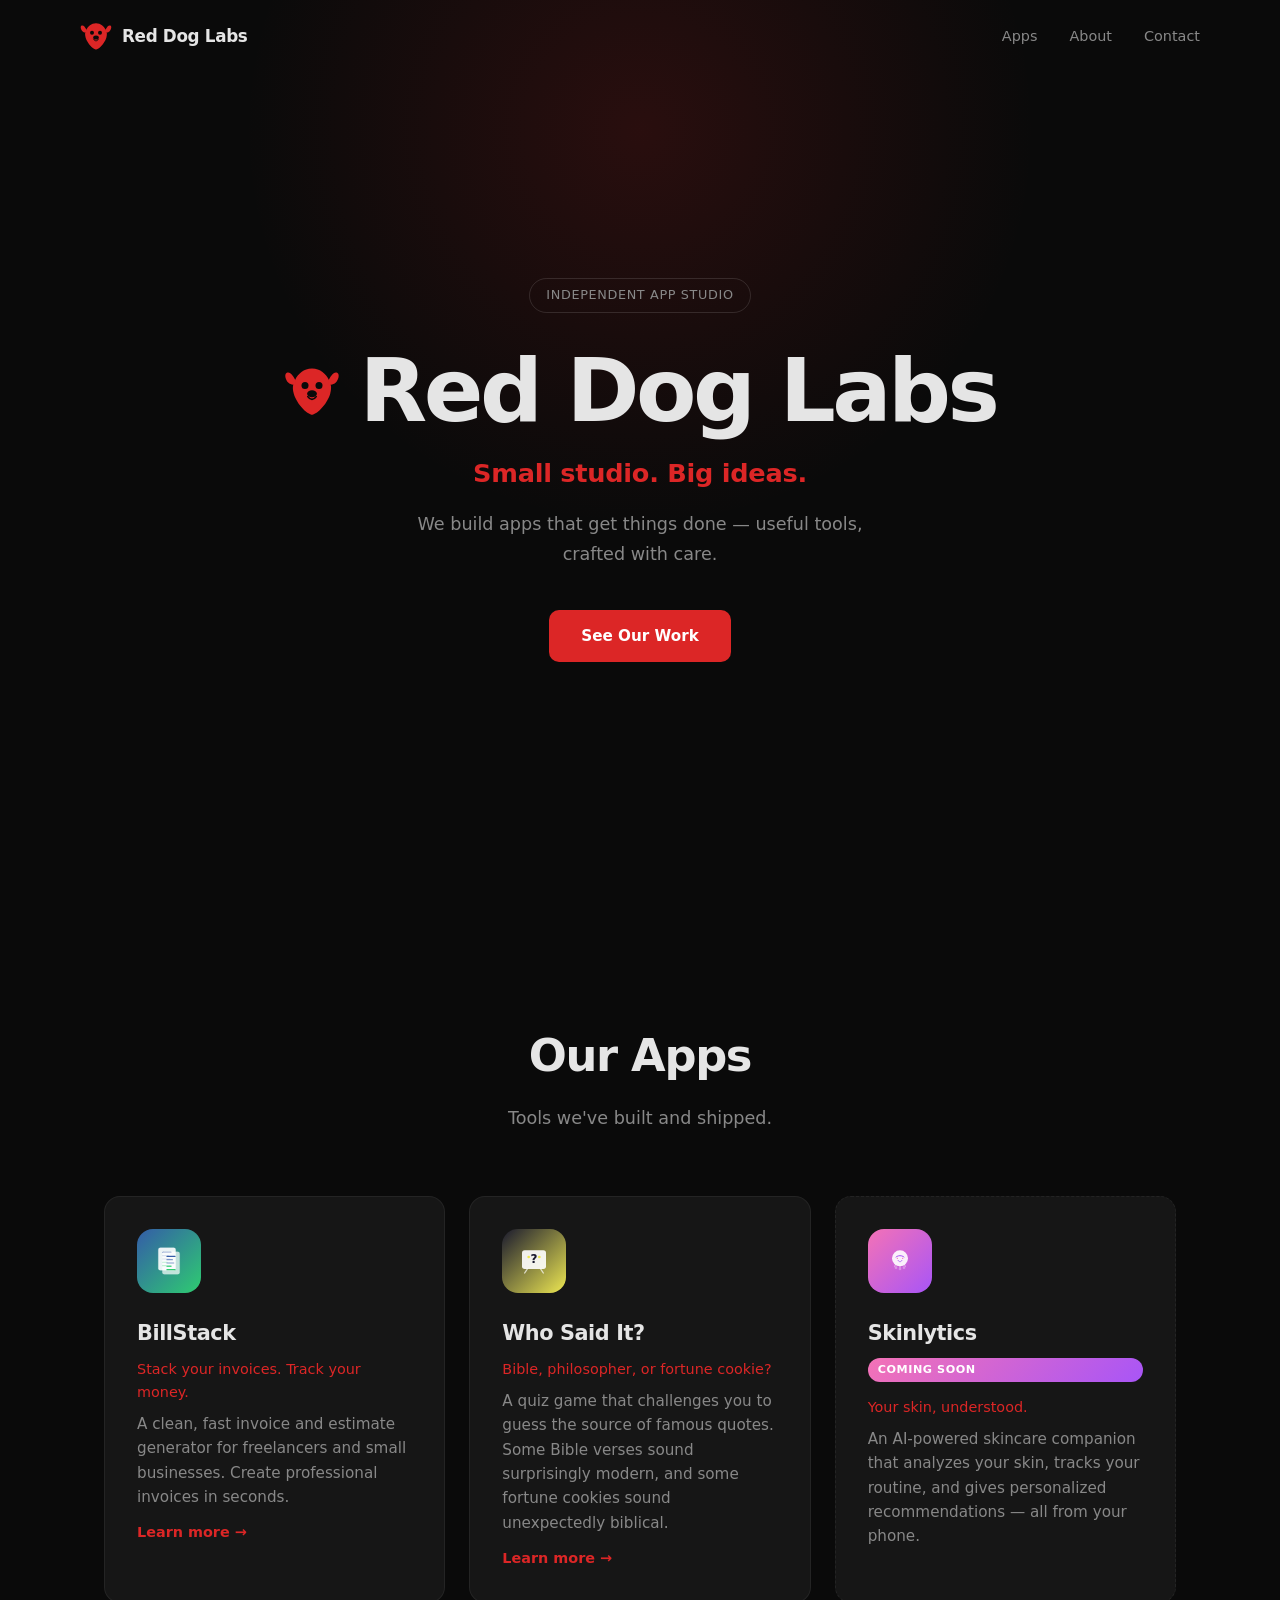
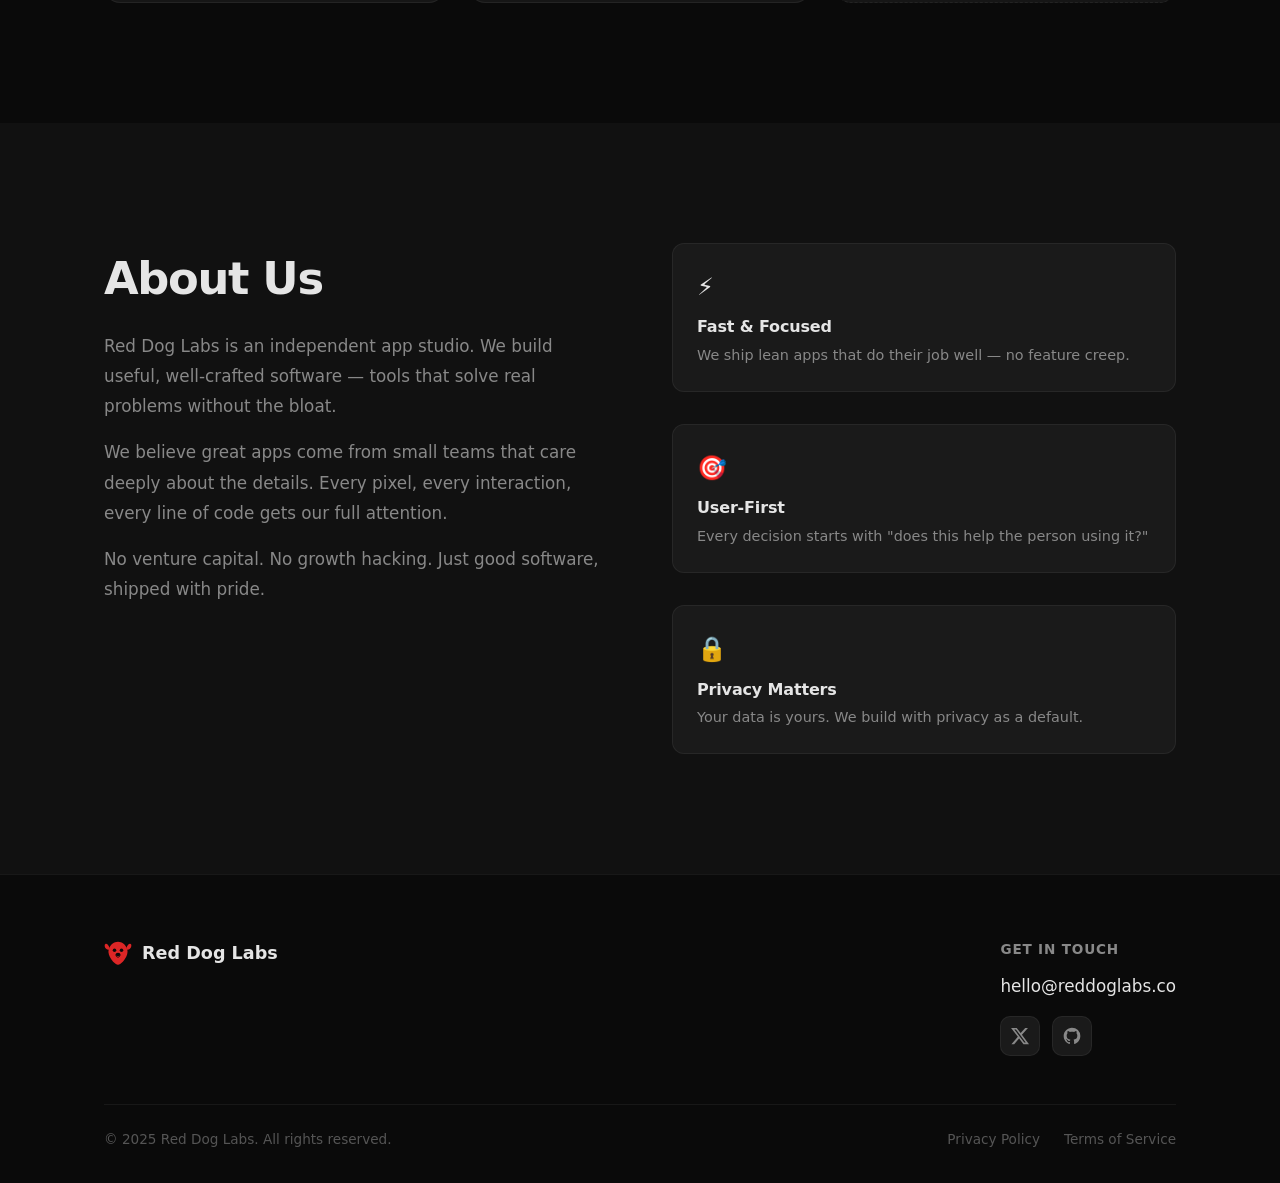
==== commit 6b235994: "Add Skinlytics app card to homepage" ====
--- a/index.html
+++ b/index.html
@@ -113,17 +113,28 @@
           </div>
         </a>
 
-        <!-- Coming Soon placeholder -->
+        <!-- Skinlytics -->
         <div class="app-card app-card--soon fade-in">
-          <div class="app-card-icon app-card-icon--soon">
+          <div class="app-card-icon" style="background: linear-gradient(135deg, #f472b6, #a855f7);">
             <svg viewBox="0 0 48 48" fill="none" xmlns="http://www.w3.org/2000/svg" width="32" height="32">
-              <circle cx="24" cy="24" r="16" stroke="rgba(255,255,255,0.2)" stroke-width="2" stroke-dasharray="4 4"/>
-              <path d="M20 20L28 28M28 20L20 28" stroke="rgba(255,255,255,0.15)" stroke-width="2" stroke-linecap="round"/>
+              <circle cx="24" cy="20" r="12" fill="rgba(255,255,255,0.9)"/>
+              <path d="M18 18C18 18 20 16 24 16C28 16 30 18 30 18" stroke="#a855f7" stroke-width="1.5" stroke-linecap="round" fill="none"/>
+              <circle cx="20" cy="20" r="1" fill="#f472b6"/>
+              <circle cx="28" cy="20" r="1" fill="#f472b6"/>
+              <path d="M21 23C22 24.5 23 25 24 25C25 25 26 24.5 27 23" stroke="#a855f7" stroke-width="1.2" stroke-linecap="round" fill="none"/>
+              <path d="M16 32L18 28" stroke="rgba(255,255,255,0.5)" stroke-width="1.5" stroke-linecap="round"/>
+              <path d="M32 32L30 28" stroke="rgba(255,255,255,0.5)" stroke-width="1.5" stroke-linecap="round"/>
+              <path d="M24 34L24 30" stroke="rgba(255,255,255,0.5)" stroke-width="1.5" stroke-linecap="round"/>
+              <circle cx="18" cy="34" r="2" fill="rgba(255,255,255,0.3)"/>
+              <circle cx="30" cy="34" r="2" fill="rgba(255,255,255,0.3)"/>
+              <circle cx="24" cy="36" r="2" fill="rgba(255,255,255,0.3)"/>
             </svg>
           </div>
           <div class="app-card-body">
-            <h3 class="app-card-name" style="color: rgba(255,255,255,0.3);">More Coming Soon</h3>
-            <p class="app-card-desc" style="color: rgba(255,255,255,0.15);">We're always cooking up something new. Stay tuned.</p>
+            <h3 class="app-card-name">Skinlytics</h3>
+            <span class="app-card-badge">Coming Soon</span>
+            <p class="app-card-tagline">Your skin, understood.</p>
+            <p class="app-card-desc">An AI-powered skincare companion that analyzes your skin, tracks your routine, and gives personalized recommendations — all from your phone.</p>
           </div>
         </div>
       </div>
--- a/style.css
+++ b/style.css
@@ -338,6 +338,19 @@
   color: var(--red-light);
 }
 
+.app-card-badge {
+  display: inline-block;
+  padding: 3px 10px;
+  border-radius: 100px;
+  background: linear-gradient(135deg, #f472b6, #a855f7);
+  color: #fff;
+  font-size: 0.7rem;
+  font-weight: 700;
+  text-transform: uppercase;
+  letter-spacing: 0.05em;
+  margin-bottom: 6px;
+}
+
 /* ===== About ===== */
 .about-layout {
   display: grid;
